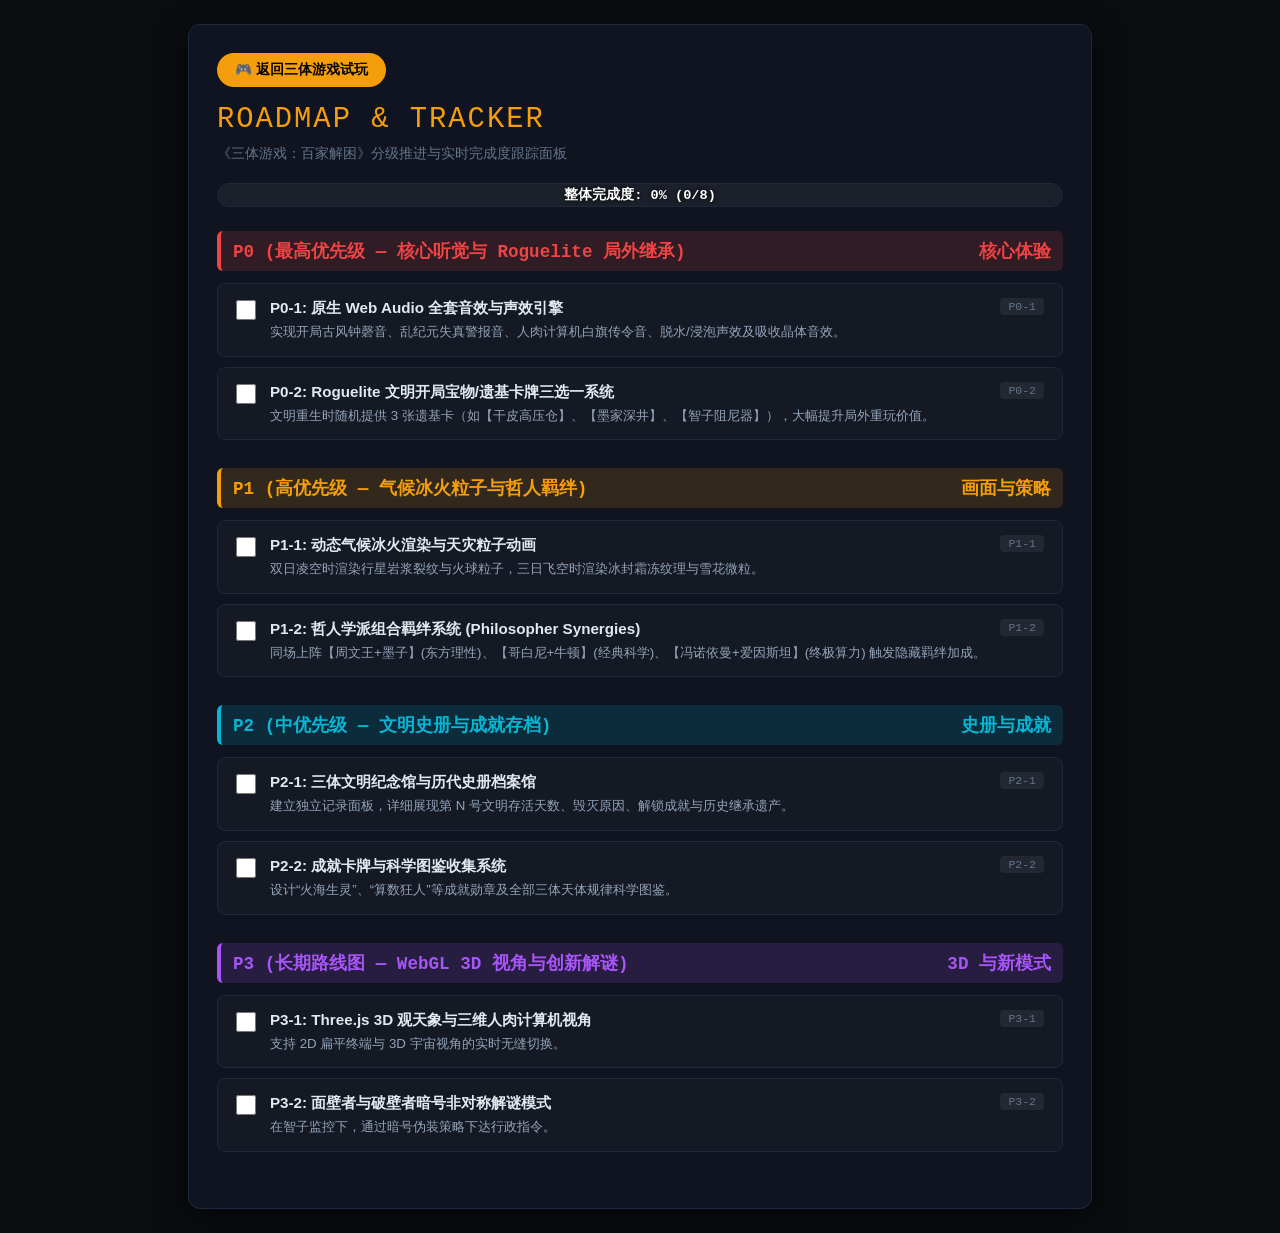
==== roadmap.html @ a7dfd68c "docs: add interactive Roadmap & Tracker page for prioritizing and tracking optimization tasks Co-Aut" ====
<!DOCTYPE html>
<html lang="zh-CN">
<head>
    <meta charset="UTF-8">
    <meta name="viewport" content="width=device-width, initial-scale=1.0">
    <title>三体游戏：优化与推进路线图 (Roadmap & Progress Tracker)</title>
    <link rel="stylesheet" href="css/style.css">
    <style>
        body {
            background-color: #0a0c10;
            color: #e2e8f0;
            font-family: -apple-system, BlinkMacSystemFont, "Segoe UI", Roboto, sans-serif;
            padding: 24px;
            overflow-y: auto;
            height: auto;
            min-height: 100vh;
        }

        .tracker-container {
            max-width: 960px;
            margin: 0 auto;
            background: rgba(16, 22, 34, 0.9);
            border: 1px solid #1e293b;
            border-radius: 12px;
            padding: 28px;
            box-shadow: 0 10px 30px rgba(0, 0, 0, 0.5);
        }

        .header-title {
            font-family: 'Courier New', monospace;
            font-size: 1.8rem;
            color: #f59e0b;
            margin-bottom: 8px;
            letter-spacing: 2px;
        }

        .header-desc {
            font-size: 0.9rem;
            color: #64748b;
            margin-bottom: 20px;
        }

        .progress-bar-container {
            background: rgba(255, 255, 255, 0.05);
            border: 1px solid #1e293b;
            border-radius: 20px;
            height: 24px;
            position: relative;
            overflow: hidden;
            margin-bottom: 24px;
        }

        .progress-bar-fill {
            height: 100%;
            background: linear-gradient(90deg, #06b6d4, #10b981);
            width: 0%;
            transition: width 0.4s ease;
        }

        .progress-text {
            position: absolute;
            top: 50%; left: 50%;
            transform: translate(-50%, -50%);
            font-family: 'Courier New', monospace;
            font-size: 0.85rem;
            font-weight: bold;
            color: #ffffff;
            text-shadow: 0 0 4px #000;
        }

        .priority-section {
            margin-bottom: 28px;
        }

        .priority-header {
            font-family: 'Courier New', monospace;
            font-size: 1.1rem;
            font-weight: bold;
            padding: 8px 12px;
            border-radius: 6px;
            margin-bottom: 12px;
            display: flex;
            justify-content: space-between;
            align-items: center;
        }

        .p0-header { background: rgba(239, 68, 68, 0.15); border-left: 4px solid #ef4444; color: #ef4444; }
        .p1-header { background: rgba(245, 158, 11, 0.15); border-left: 4px solid #f59e0b; color: #f59e0b; }
        .p2-header { background: rgba(6, 182, 212, 0.15); border-left: 4px solid #06b6d4; color: #06b6d4; }
        .p3-header { background: rgba(168, 85, 247, 0.15); border-left: 4px solid #a855f7; color: #a855f7; }

        .task-list {
            display: flex;
            flex-direction: column;
            gap: 10px;
        }

        .task-card {
            background: rgba(255, 255, 255, 0.02);
            border: 1px solid #1e293b;
            border-radius: 8px;
            padding: 14px 18px;
            display: flex;
            align-items: flex-start;
            gap: 14px;
            transition: all 0.2s ease;
        }

        .task-card:hover {
            border-color: #06b6d4;
            background: rgba(6, 182, 212, 0.04);
        }

        .task-card.completed {
            opacity: 0.6;
            background: rgba(16, 185, 129, 0.05);
            border-color: rgba(16, 185, 129, 0.3);
        }

        .task-checkbox {
            width: 20px;
            height: 20px;
            accent-color: #10b981;
            cursor: pointer;
            margin-top: 2px;
        }

        .task-content {
            flex: 1;
        }

        .task-title {
            font-size: 0.95rem;
            font-weight: bold;
            color: #e2e8f0;
            margin-bottom: 4px;
        }

        .task-card.completed .task-title {
            text-decoration: line-through;
            color: #10b981;
        }

        .task-desc {
            font-size: 0.83rem;
            color: #94a3b8;
            line-height: 1.4;
        }

        .task-badge {
            font-size: 0.72rem;
            font-family: 'Courier New', monospace;
            padding: 2px 8px;
            border-radius: 4px;
            background: rgba(255, 255, 255, 0.06);
            color: #64748b;
        }

        .btn-nav-game {
            display: inline-block;
            margin-bottom: 16px;
            padding: 8px 18px;
            background: #f59e0b;
            color: #000;
            font-weight: bold;
            font-size: 0.85rem;
            border-radius: 20px;
            text-decoration: none;
            transition: transform 0.2s ease;
        }
        .btn-nav-game:hover { transform: scale(1.04); }
    </style>
</head>
<body>

    <div class="tracker-container">
        <a href="index.html" class="btn-nav-game">🎮 返回三体游戏试玩</a>

        <div class="header-title">ROADMAP & TRACKER</div>
        <div class="header-desc">《三体游戏：百家解困》分级推进与实时完成度跟踪面板</div>

        <!-- Dynamic Overall Progress Bar -->
        <div class="progress-bar-container">
            <div id="progress-fill" class="progress-bar-fill"></div>
            <div id="progress-text" class="progress-text">整体完成度: 0%</div>
        </div>

        <!-- P0 Section -->
        <div class="priority-section">
            <div class="priority-header p0-header">
                <span>P0 (最高优先级 — 核心听觉与 Roguelite 局外继承)</span>
                <span>核心体验</span>
            </div>
            <div class="task-list">
                <div class="task-card" data-id="p0-1">
                    <input type="checkbox" class="task-checkbox">
                    <div class="task-content">
                        <div class="task-title">P0-1: 原生 Web Audio 全套音效与声效引擎</div>
                        <div class="task-desc">实现开局古风钟磬音、乱纪元失真警报音、人肉计算机白旗传令音、脱水/浸泡声效及吸收晶体音效。</div>
                    </div>
                    <span class="task-badge">P0-1</span>
                </div>
                <div class="task-card" data-id="p0-2">
                    <input type="checkbox" class="task-checkbox">
                    <div class="task-content">
                        <div class="task-title">P0-2: Roguelite 文明开局宝物/遗基卡牌三选一系统</div>
                        <div class="task-desc">文明重生时随机提供 3 张遗基卡（如【干皮高压仓】、【墨家深井】、【智子阻尼器】），大幅提升局外重玩价值。</div>
                    </div>
                    <span class="task-badge">P0-2</span>
                </div>
            </div>
        </div>

        <!-- P1 Section -->
        <div class="priority-section">
            <div class="priority-header p1-header">
                <span>P1 (高优先级 — 气候冰火粒子与哲人羁绊)</span>
                <span>画面与策略</span>
            </div>
            <div class="task-list">
                <div class="task-card" data-id="p1-1">
                    <input type="checkbox" class="task-checkbox">
                    <div class="task-content">
                        <div class="task-title">P1-1: 动态气候冰火渲染与天灾粒子动画</div>
                        <div class="task-desc">双日凌空时渲染行星岩浆裂纹与火球粒子，三日飞空时渲染冰封霜冻纹理与雪花微粒。</div>
                    </div>
                    <span class="task-badge">P1-1</span>
                </div>
                <div class="task-card" data-id="p1-2">
                    <input type="checkbox" class="task-checkbox">
                    <div class="task-content">
                        <div class="task-title">P1-2: 哲人学派组合羁绊系统 (Philosopher Synergies)</div>
                        <div class="task-desc">同场上阵【周文王+墨子】(东方理性)、【哥白尼+牛顿】(经典科学)、【冯诺依曼+爱因斯坦】(终极算力) 触发隐藏羁绊加成。</div>
                    </div>
                    <span class="task-badge">P1-2</span>
                </div>
            </div>
        </div>

        <!-- P2 Section -->
        <div class="priority-section">
            <div class="priority-header p2-header">
                <span>P2 (中优先级 — 文明史册与成就存档)</span>
                <span>史册与成就</span>
            </div>
            <div class="task-list">
                <div class="task-card" data-id="p2-1">
                    <input type="checkbox" class="task-checkbox">
                    <div class="task-content">
                        <div class="task-title">P2-1: 三体文明纪念馆与历代史册档案馆</div>
                        <div class="task-desc">建立独立记录面板，详细展现第 N 号文明存活天数、毁灭原因、解锁成就与历史继承遗产。</div>
                    </div>
                    <span class="task-badge">P2-1</span>
                </div>
                <div class="task-card" data-id="p2-2">
                    <input type="checkbox" class="task-checkbox">
                    <div class="task-content">
                        <div class="task-title">P2-2: 成就卡牌与科学图鉴收集系统</div>
                        <div class="task-desc">设计“火海生灵”、“算数狂人”等成就勋章及全部三体天体规律科学图鉴。</div>
                    </div>
                    <span class="task-badge">P2-2</span>
                </div>
            </div>
        </div>

        <!-- P3 Section -->
        <div class="priority-section">
            <div class="priority-header p3-header">
                <span>P3 (长期路线图 — WebGL 3D 视角与创新解谜)</span>
                <span>3D 与新模式</span>
            </div>
            <div class="task-list">
                <div class="task-card" data-id="p3-1">
                    <input type="checkbox" class="task-checkbox">
                    <div class="task-content">
                        <div class="task-title">P3-1: Three.js 3D 观天象与三维人肉计算机视角</div>
                        <div class="task-desc">支持 2D 扁平终端与 3D 宇宙视角的实时无缝切换。</div>
                    </div>
                    <span class="task-badge">P3-1</span>
                </div>
                <div class="task-card" data-id="p3-2">
                    <input type="checkbox" class="task-checkbox">
                    <div class="task-content">
                        <div class="task-title">P3-2: 面壁者与破壁者暗号非对称解谜模式</div>
                        <div class="task-desc">在智子监控下，通过暗号伪装策略下达行政指令。</div>
                    </div>
                    <span class="task-badge">P3-2</span>
                </div>
            </div>
        </div>
    </div>

    <script>
        document.addEventListener('DOMContentLoaded', () => {
            const checkboxes = document.querySelectorAll('.task-checkbox');
            const progressFill = document.getElementById('progress-fill');
            const progressText = document.getElementById('progress-text');

            // Load saved state from LocalStorage
            const savedState = JSON.parse(localStorage.getItem('threebody_roadmap_state') || '{}');

            checkboxes.forEach((cb) => {
                const card = cb.closest('.task-card');
                const taskId = card.dataset.id;

                if (savedState[taskId]) {
                    cb.checked = true;
                    card.classList.add('completed');
                }

                cb.addEventListener('change', () => {
                    if (cb.checked) card.classList.add('completed');
                    else card.classList.remove('completed');

                    savedState[taskId] = cb.checked;
                    localStorage.setItem('threebody_roadmap_state', JSON.stringify(savedState));
                    updateProgress();
                });
            });

            function updateProgress() {
                const total = checkboxes.length;
                let checked = 0;
                checkboxes.forEach(cb => { if (cb.checked) checked++; });
                const percent = Math.round((checked / total) * 100);

                progressFill.style.width = `${percent}%`;
                progressText.innerText = `整体完成度: ${percent}% (${checked}/${total})`;
            }

            updateProgress();
        });
    </script>
</body>
</html>
---- css/style.css ----
:root {
    --bg-dark: #0a0c10;
    --panel-bg: rgba(16, 22, 34, 0.88);
    --panel-border: #1e293b;
    --amber-primary: #f59e0b;
    --amber-glow: rgba(245, 158, 11, 0.35);
    --cyan-primary: #06b6d4;
    --cyan-glow: rgba(6, 182, 212, 0.35);
    --red-alert: #ef4444;
    --green-stable: #10b981;
    --purple-sophon: #a855f7;
    --purple-glow: rgba(168, 85, 247, 0.35);
    --text-main: #e2e8f0;
    --text-muted: #64748b;
    --font-mono: 'Courier New', Courier, monospace;
}

* { box-sizing: border-box; margin: 0; padding: 0; user-select: none; }

body {
    background-color: var(--bg-dark); color: var(--text-main);
    font-family: -apple-system, BlinkMacSystemFont, "Segoe UI", Roboto, sans-serif;
    overflow: hidden; height: 100vh; width: 100vw; display: flex; flex-direction: column;
}

/* Screen Shake Animation */
.shake {
    animation: shakeAnim 0.4s cubic-bezier(.36,.07,.19,.97) both;
}

@keyframes shakeAnim {
    10%, 90% { transform: translate3d(-2px, 0, 0); }
    20%, 80% { transform: translate3d(4px, 0, 0); }
    30%, 50%, 70% { transform: translate3d(-6px, 0, 0); }
    40%, 60% { transform: translate3d(6px, 0, 0); }
}

.scanline {
    position: fixed; top: 0; left: 0; width: 100%; height: 100%;
    background: linear-gradient(rgba(18, 16, 16, 0) 50%, rgba(0, 0, 0, 0.25) 50%);
    background-size: 100% 4px; z-index: 100; pointer-events: none; opacity: 0.5;
}

.retinal-countdown {
    position: fixed; top: 20px; right: 20px;
    font-family: var(--font-mono); font-size: 2rem; font-weight: bold;
    color: var(--purple-sophon); text-shadow: 0 0 12px var(--purple-glow), 2px 2px 0px rgba(255,0,0,0.5);
    z-index: 99; pointer-events: none; opacity: 0; transition: opacity 0.5s ease; letter-spacing: 4px;
}
.retinal-countdown.active { opacity: 0.85; animation: glitch 1.5s infinite alternate; }

header {
    height: 54px; background: var(--panel-bg); border-bottom: 1px solid var(--panel-border);
    display: flex; align-items: center; justify-content: space-between;
    padding: 0 20px; z-index: 10; backdrop-filter: blur(8px);
}

.logo-title {
    display: flex; align-items: center; gap: 10px;
    font-family: var(--font-mono); font-weight: bold; font-size: 1.05rem;
    color: var(--amber-primary); letter-spacing: 2px;
}

.logo-badge {
    background: rgba(245, 158, 11, 0.15); border: 1px solid var(--amber-primary);
    padding: 2px 6px; font-size: 0.7rem; border-radius: 4px;
}

.epoch-banner { display: flex; align-items: center; gap: 16px; font-family: var(--font-mono); }
.epoch-badge { font-size: 0.95rem; font-weight: bold; color: var(--cyan-primary); }

.state-tag {
    padding: 3px 10px; border-radius: 20px; font-size: 0.8rem; font-weight: bold;
    letter-spacing: 1px; animation: pulse 2s infinite;
}
.state-tag.stable { background: rgba(16, 185, 129, 0.2); border: 1px solid var(--green-stable); color: var(--green-stable); }
.state-tag.chaotic { background: rgba(239, 68, 68, 0.2); border: 1px solid var(--red-alert); color: var(--red-alert); }
.state-tag.dehydrated { background: rgba(245, 158, 11, 0.2); border: 1px solid var(--amber-primary); color: var(--amber-primary); }

main {
    flex: 1; display: grid;
    grid-template-columns: 310px 1fr 330px; grid-template-rows: 1fr;
    gap: 10px; padding: 10px; position: relative; overflow: hidden;
}

.panel {
    background: var(--panel-bg); border: 1px solid var(--panel-border);
    border-radius: 8px; padding: 14px; display: flex; flex-direction: column;
    gap: 12px; backdrop-filter: blur(6px); z-index: 10; overflow-y: auto;
}

.panel-title {
    font-size: 0.8rem; font-family: var(--font-mono); text-transform: uppercase;
    color: var(--text-muted); letter-spacing: 1.5px; border-bottom: 1px solid var(--panel-border);
    padding-bottom: 6px; display: flex; justify-content: space-between; align-items: center;
}

.telemetry-grid { display: grid; grid-template-columns: 1fr 1fr; gap: 8px; }
.telemetry-card {
    background: rgba(255, 255, 255, 0.03); border: 1px solid rgba(255, 255, 255, 0.05);
    border-radius: 6px; padding: 8px; display: flex; flex-direction: column; gap: 3px;
}
.telemetry-label { font-size: 0.72rem; color: var(--text-muted); }
.telemetry-val { font-family: var(--font-mono); font-size: 1.05rem; font-weight: bold; color: var(--text-main); }

.meter-group { display: flex; flex-direction: column; gap: 5px; }
.meter-header { display: flex; justify-content: space-between; font-size: 0.8rem; }
.meter-bar-bg { height: 8px; background: rgba(255, 255, 255, 0.08); border-radius: 4px; overflow: hidden; }
.meter-bar-fill { height: 100%; border-radius: 4px; transition: width 0.3s ease; }

.viewport-container {
    position: relative; background: #000; border-radius: 8px;
    border: 1px solid var(--panel-border); overflow: hidden; display: flex; flex-direction: column;
    cursor: crosshair;
}

#canvas-container { flex: 1; position: relative; width: 100%; height: 100%; }
canvas { position: absolute; top: 0; left: 0; width: 100%; height: 100%; }

.viewport-overlay {
    position: absolute; top: 14px; left: 14px; pointer-events: none;
    display: flex; flex-direction: column; gap: 8px; font-family: var(--font-mono);
}

.view-tabs {
    position: absolute; top: 14px; right: 14px; z-index: 25;
    display: flex; gap: 6px; background: rgba(10, 12, 16, 0.85);
    padding: 4px; border-radius: 20px; border: 1px solid var(--panel-border);
}

.tab-btn {
    padding: 5px 14px; border-radius: 16px; font-size: 0.78rem; font-weight: bold;
    cursor: pointer; border: none; background: transparent; color: var(--text-muted);
    transition: all 0.2s ease;
}
.tab-btn.active { background: var(--amber-primary); color: #000; box-shadow: 0 0 10px var(--amber-glow); }

.sun-indicator {
    background: rgba(0, 0, 0, 0.65); border: 1px solid rgba(245, 158, 11, 0.4);
    padding: 5px 10px; border-radius: 4px; font-size: 0.8rem; color: var(--amber-primary);
    display: flex; align-items: center; gap: 6px;
}

.command-bar {
    position: absolute; bottom: 16px; left: 50%; transform: translateX(-50%);
    display: flex; gap: 10px; z-index: 20; background: rgba(10, 12, 16, 0.92);
    border: 1px solid var(--panel-border); padding: 8px 16px; border-radius: 30px;
    backdrop-filter: blur(12px); box-shadow: 0 10px 25px rgba(0, 0, 0, 0.6);
}

.btn-cmd {
    padding: 7px 15px; border-radius: 18px; font-weight: bold; font-size: 0.82rem;
    cursor: pointer; border: 1px solid transparent; transition: all 0.2s ease;
    display: flex; align-items: center; gap: 5px;
}
.btn-dehydrate { background: linear-gradient(135deg, #d97706, #b45309); color: #fff; }
.btn-rehydrate { background: linear-gradient(135deg, #0284c7, #0369a1); color: #fff; }
.btn-system { background: rgba(255, 255, 255, 0.05); border: 1px solid var(--panel-border); color: var(--text-main); }
.btn-system:hover { background: rgba(255, 255, 255, 0.12); transform: translateY(-2px); }

/* Dilemma Choice Popup Card */
.dilemma-popup {
    position: absolute; top: 50%; left: 50%; transform: translate(-50%, -50%);
    width: 440px; background: rgba(16, 22, 34, 0.96); border: 2px solid var(--amber-primary);
    box-shadow: 0 0 30px var(--amber-glow); border-radius: 12px; padding: 20px;
    z-index: 150; display: none; flex-direction: column; gap: 12px;
    backdrop-filter: blur(16px); animation: popupAnim 0.3s ease-out;
}
.dilemma-popup.active { display: flex; }

@keyframes popupAnim {
    from { transform: translate(-50%, -45%) scale(0.9); opacity: 0; }
    to { transform: translate(-50%, -50%) scale(1); opacity: 1; }
}

.dilemma-title { font-size: 1.2rem; font-weight: bold; color: var(--amber-primary); font-family: var(--font-mono); }
.dilemma-desc { font-size: 0.85rem; line-height: 1.4; color: var(--text-main); }
.dilemma-options { display: flex; flex-direction: column; gap: 8px; margin-top: 6px; }

.btn-dilemma-option {
    padding: 10px; border-radius: 6px; border: 1px solid var(--panel-border);
    background: rgba(255, 255, 255, 0.04); color: var(--text-main); font-size: 0.82rem;
    cursor: pointer; text-align: left; transition: all 0.2s ease;
}
.btn-dilemma-option:hover {
    border-color: var(--cyan-primary); background: rgba(6, 182, 212, 0.12);
    transform: translateX(4px);
}

.philosopher-list { display: flex; flex-direction: column; gap: 8px; }
.philosopher-card {
    background: rgba(255, 255, 255, 0.03); border: 1px solid var(--panel-border);
    border-radius: 6px; padding: 8px; display: flex; flex-direction: column; gap: 4px; cursor: pointer;
}
.philosopher-card:hover { border-color: var(--cyan-primary); }
.philosopher-card.active { border-color: var(--amber-primary); background: rgba(245, 158, 11, 0.08); }

.log-console {
    flex: 1; background: rgba(0, 0, 0, 0.55); border: 1px solid var(--panel-border);
    border-radius: 6px; padding: 6px; font-family: var(--font-mono); font-size: 0.7rem;
    overflow-y: auto; display: flex; flex-direction: column; gap: 3px; height: 110px;
}
.log-entry.info { color: var(--text-muted); }
.log-entry.warn { color: var(--amber-primary); }
.log-entry.alert { color: var(--red-alert); font-weight: bold; }
.log-entry.success { color: var(--green-stable); }
.log-entry.system { color: var(--cyan-primary); }
.log-entry.sophon { color: var(--purple-sophon); font-weight: bold; }

.modal-overlay {
    position: fixed; top: 0; left: 0; width: 100vw; height: 100vh;
    background: rgba(5, 7, 10, 0.92); backdrop-filter: blur(16px); z-index: 200;
    display: flex; align-items: center; justify-content: center; opacity: 0; pointer-events: none; transition: opacity 0.4s ease;
}
.modal-overlay.active { opacity: 1; pointer-events: all; }
.modal-card {
    background: var(--panel-bg); border: 1px solid var(--amber-primary);
    box-shadow: 0 0 30px var(--amber-glow); border-radius: 12px; width: 640px;
    max-width: 90vw; padding: 24px; display: flex; flex-direction: column; gap: 14px;
}
.modal-title { font-family: var(--font-mono); font-size: 1.5rem; color: var(--amber-primary); text-align: center; }
.modal-subtitle { font-size: 0.85rem; color: var(--text-muted); text-align: center; }
.modal-body { font-size: 0.85rem; line-height: 1.5; color: var(--text-main); background: rgba(0,0,0,0.4); padding: 14px; border-radius: 6px; border-left: 3px solid var(--amber-primary); }
.modal-btn { padding: 8px 24px; background: var(--amber-primary); color: #000; font-weight: bold; font-size: 0.9rem; border: none; border-radius: 18px; cursor: pointer; align-self: center; }

.flag-indicator { width: 18px; height: 18px; border-radius: 50%; display: inline-block; }
.flag-white { background: #ffffff; box-shadow: 0 0 8px #fff; }
.flag-black { background: #334155; border: 1px solid #64748b; }

.control-slider-group { display: flex; flex-direction: column; gap: 4px; margin-top: 4px; }
.slider-label { display: flex; justify-content: space-between; font-size: 0.75rem; color: var(--text-muted); }
input[type=range] { width: 100%; accent-color: var(--cyan-primary); }
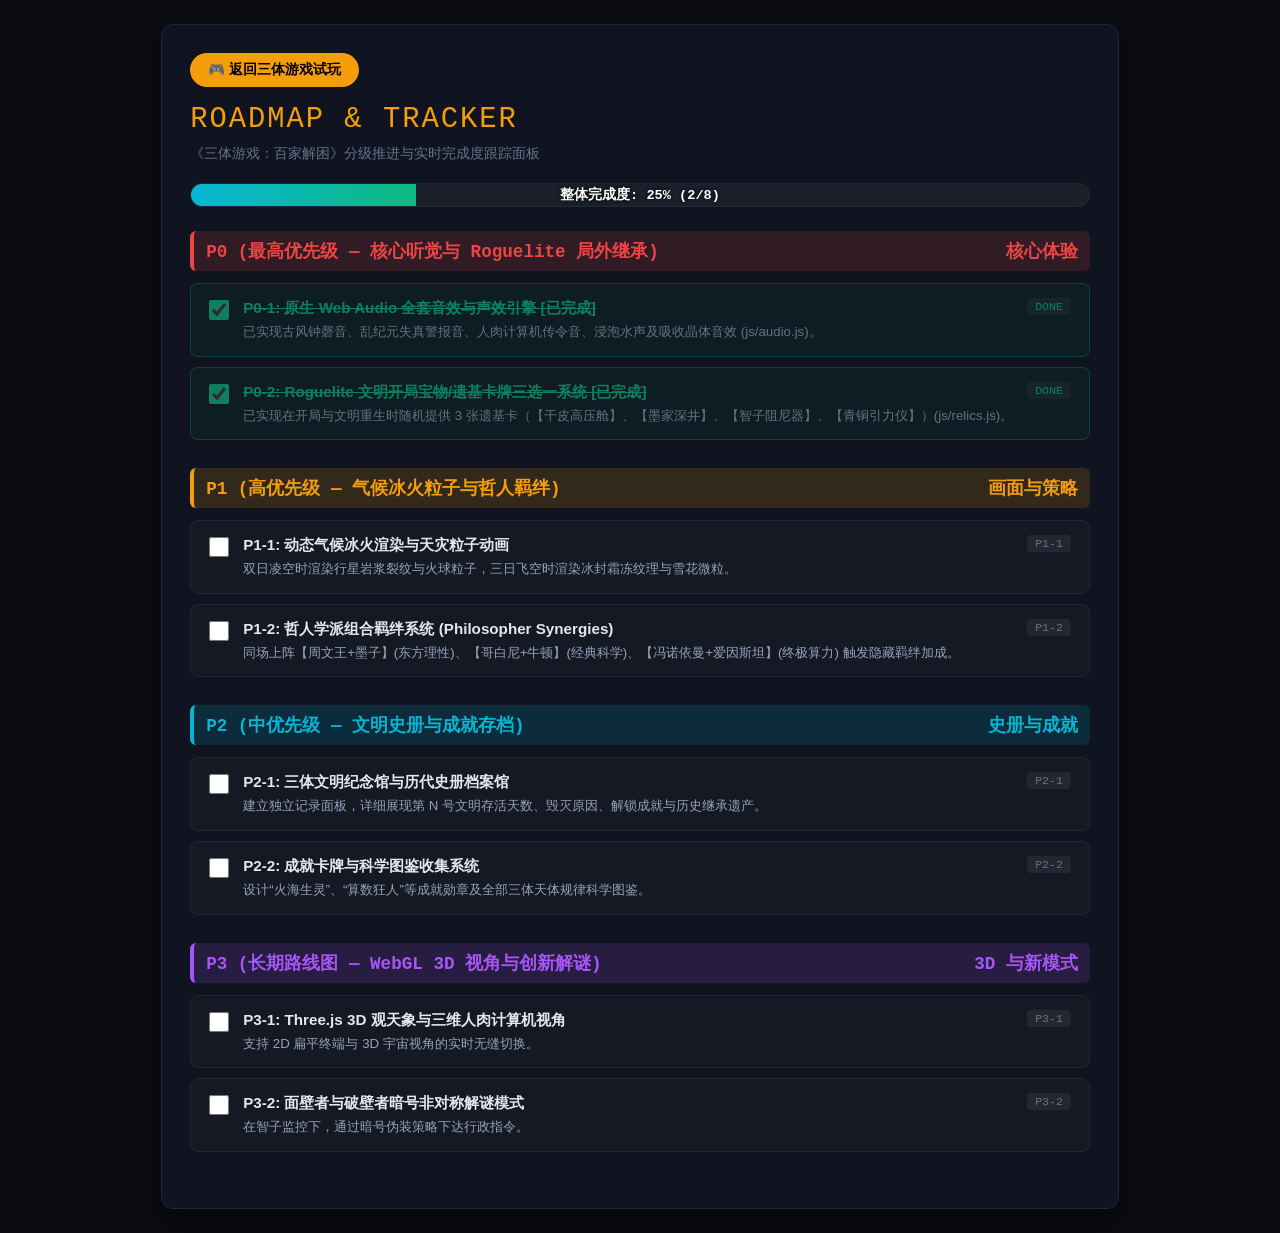
==== commit e9dc8a3b: "feat: add P0 audio sound engine, Roguelite relic draft modal, and interactive roadmap tracker page C" ====
--- a/roadmap.html
+++ b/roadmap.html
@@ -112,9 +112,9 @@
         }
 
         .task-card.completed {
-            opacity: 0.6;
-            background: rgba(16, 185, 129, 0.05);
-            border-color: rgba(16, 185, 129, 0.3);
+            opacity: 0.65;
+            background: rgba(16, 185, 129, 0.08);
+            border-color: rgba(16, 185, 129, 0.4);
         }
 
         .task-checkbox {
@@ -192,21 +192,21 @@
                 <span>核心体验</span>
             </div>
             <div class="task-list">
-                <div class="task-card" data-id="p0-1">
-                    <input type="checkbox" class="task-checkbox">
-                    <div class="task-content">
-                        <div class="task-title">P0-1: 原生 Web Audio 全套音效与声效引擎</div>
-                        <div class="task-desc">实现开局古风钟磬音、乱纪元失真警报音、人肉计算机白旗传令音、脱水/浸泡声效及吸收晶体音效。</div>
-                    </div>
-                    <span class="task-badge">P0-1</span>
-                </div>
-                <div class="task-card" data-id="p0-2">
-                    <input type="checkbox" class="task-checkbox">
-                    <div class="task-content">
-                        <div class="task-title">P0-2: Roguelite 文明开局宝物/遗基卡牌三选一系统</div>
-                        <div class="task-desc">文明重生时随机提供 3 张遗基卡（如【干皮高压仓】、【墨家深井】、【智子阻尼器】），大幅提升局外重玩价值。</div>
-                    </div>
-                    <span class="task-badge">P0-2</span>
+                <div class="task-card completed" data-id="p0-1">
+                    <input type="checkbox" class="task-checkbox" checked>
+                    <div class="task-content">
+                        <div class="task-title">P0-1: 原生 Web Audio 全套音效与声效引擎 [已完成]</div>
+                        <div class="task-desc">已实现古风钟磬音、乱纪元失真警报音、人肉计算机传令音、浸泡水声及吸收晶体音效 (js/audio.js)。</div>
+                    </div>
+                    <span class="task-badge" style="color: #10b981;">DONE</span>
+                </div>
+                <div class="task-card completed" data-id="p0-2">
+                    <input type="checkbox" class="task-checkbox" checked>
+                    <div class="task-content">
+                        <div class="task-title">P0-2: Roguelite 文明开局宝物/遗基卡牌三选一系统 [已完成]</div>
+                        <div class="task-desc">已实现在开局与文明重生时随机提供 3 张遗基卡（【干皮高压舱】、【墨家深井】、【智子阻尼器】、【青铜引力仪】）(js/relics.js)。</div>
+                    </div>
+                    <span class="task-badge" style="color: #10b981;">DONE</span>
                 </div>
             </div>
         </div>
@@ -296,8 +296,7 @@
             const progressFill = document.getElementById('progress-fill');
             const progressText = document.getElementById('progress-text');
 
-            // Load saved state from LocalStorage
-            const savedState = JSON.parse(localStorage.getItem('threebody_roadmap_state') || '{}');
+            const savedState = JSON.parse(localStorage.getItem('threebody_roadmap_state') || '{"p0-1":true,"p0-2":true}');
 
             checkboxes.forEach((cb) => {
                 const card = cb.closest('.task-card');
--- a/css/style.css
+++ b/css/style.css
@@ -23,11 +23,7 @@
     overflow: hidden; height: 100vh; width: 100vw; display: flex; flex-direction: column;
 }
 
-/* Screen Shake Animation */
-.shake {
-    animation: shakeAnim 0.4s cubic-bezier(.36,.07,.19,.97) both;
-}
-
+.shake { animation: shakeAnim 0.4s cubic-bezier(.36,.07,.19,.97) both; }
 @keyframes shakeAnim {
     10%, 90% { transform: translate3d(-2px, 0, 0); }
     20%, 80% { transform: translate3d(4px, 0, 0); }
@@ -168,11 +164,6 @@
 }
 .dilemma-popup.active { display: flex; }
 
-@keyframes popupAnim {
-    from { transform: translate(-50%, -45%) scale(0.9); opacity: 0; }
-    to { transform: translate(-50%, -50%) scale(1); opacity: 1; }
-}
-
 .dilemma-title { font-size: 1.2rem; font-weight: bold; color: var(--amber-primary); font-family: var(--font-mono); }
 .dilemma-desc { font-size: 0.85rem; line-height: 1.4; color: var(--text-main); }
 .dilemma-options { display: flex; flex-direction: column; gap: 8px; margin-top: 6px; }
@@ -183,9 +174,24 @@
     cursor: pointer; text-align: left; transition: all 0.2s ease;
 }
 .btn-dilemma-option:hover {
-    border-color: var(--cyan-primary); background: rgba(6, 182, 212, 0.12);
-    transform: translateX(4px);
-}
+    border-color: var(--cyan-primary); background: rgba(6, 182, 212, 0.12); transform: translateX(4px);
+}
+
+/* Relic Draft Cards UI */
+.relic-options-grid {
+    display: grid; grid-template-columns: repeat(3, 1fr); gap: 14px; margin-top: 12px;
+}
+.relic-card {
+    background: rgba(255, 255, 255, 0.03); border: 1px solid var(--panel-border);
+    border-radius: 8px; padding: 16px; cursor: pointer; display: flex;
+    flex-direction: column; gap: 8px; transition: all 0.2s ease;
+}
+.relic-card:hover {
+    border-color: var(--amber-primary); background: rgba(245, 158, 11, 0.1);
+    transform: translateY(-4px); box-shadow: 0 0 15px var(--amber-glow);
+}
+.relic-title { font-weight: bold; font-size: 0.95rem; color: var(--amber-primary); text-align: center; }
+.relic-desc { font-size: 0.78rem; color: var(--text-main); line-height: 1.35; }
 
 .philosopher-list { display: flex; flex-direction: column; gap: 8px; }
 .philosopher-card {
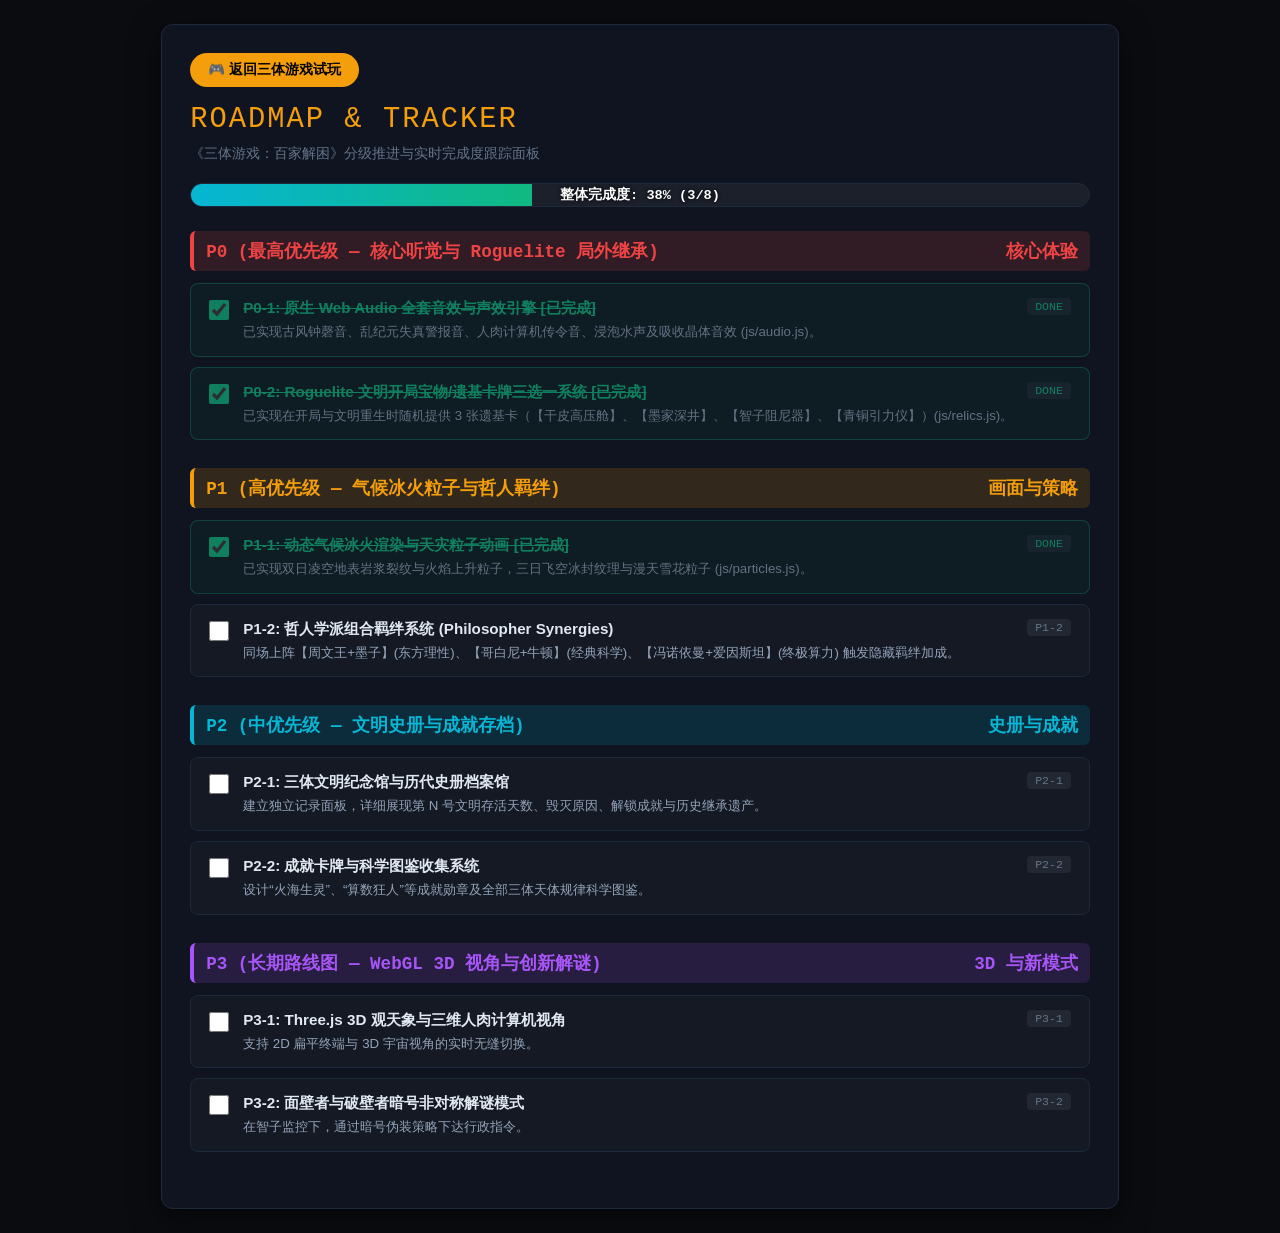
==== commit 26fc2a48: "feat: implement P1-1 dynamic climate ice/fire particles, lava/frost planet textures, and update road" ====
--- a/roadmap.html
+++ b/roadmap.html
@@ -179,7 +179,6 @@
         <div class="header-title">ROADMAP & TRACKER</div>
         <div class="header-desc">《三体游戏：百家解困》分级推进与实时完成度跟踪面板</div>
 
-        <!-- Dynamic Overall Progress Bar -->
         <div class="progress-bar-container">
             <div id="progress-fill" class="progress-bar-fill"></div>
             <div id="progress-text" class="progress-text">整体完成度: 0%</div>
@@ -218,13 +217,13 @@
                 <span>画面与策略</span>
             </div>
             <div class="task-list">
-                <div class="task-card" data-id="p1-1">
-                    <input type="checkbox" class="task-checkbox">
-                    <div class="task-content">
-                        <div class="task-title">P1-1: 动态气候冰火渲染与天灾粒子动画</div>
-                        <div class="task-desc">双日凌空时渲染行星岩浆裂纹与火球粒子，三日飞空时渲染冰封霜冻纹理与雪花微粒。</div>
-                    </div>
-                    <span class="task-badge">P1-1</span>
+                <div class="task-card completed" data-id="p1-1">
+                    <input type="checkbox" class="task-checkbox" checked>
+                    <div class="task-content">
+                        <div class="task-title">P1-1: 动态气候冰火渲染与天灾粒子动画 [已完成]</div>
+                        <div class="task-desc">已实现双日凌空地表岩浆裂纹与火焰上升粒子，三日飞空冰封纹理与漫天雪花粒子 (js/particles.js)。</div>
+                    </div>
+                    <span class="task-badge" style="color: #10b981;">DONE</span>
                 </div>
                 <div class="task-card" data-id="p1-2">
                     <input type="checkbox" class="task-checkbox">
@@ -296,7 +295,7 @@
             const progressFill = document.getElementById('progress-fill');
             const progressText = document.getElementById('progress-text');
 
-            const savedState = JSON.parse(localStorage.getItem('threebody_roadmap_state') || '{"p0-1":true,"p0-2":true}');
+            const savedState = JSON.parse(localStorage.getItem('threebody_roadmap_state') || '{"p0-1":true,"p0-2":true,"p1-1":true}');
 
             checkboxes.forEach((cb) => {
                 const card = cb.closest('.task-card');
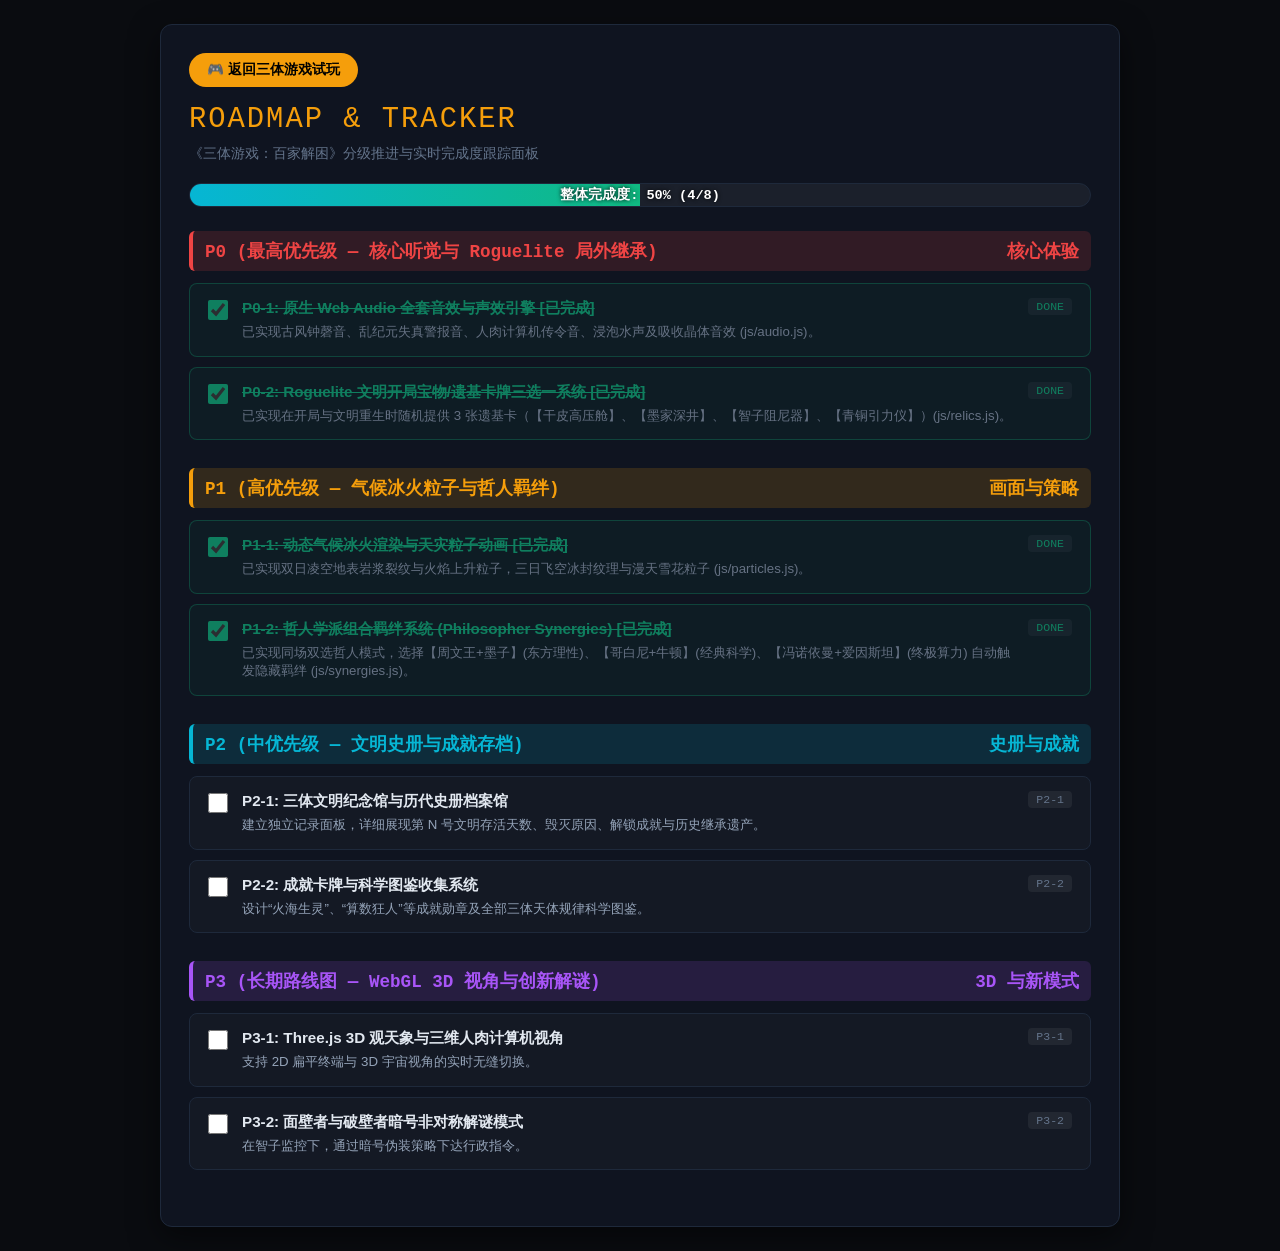
==== commit 91d21030: "feat: implement P1-2 philosopher multi-card synergies system, active synergy UI badges, and update r" ====
--- a/roadmap.html
+++ b/roadmap.html
@@ -225,13 +225,13 @@
                     </div>
                     <span class="task-badge" style="color: #10b981;">DONE</span>
                 </div>
-                <div class="task-card" data-id="p1-2">
-                    <input type="checkbox" class="task-checkbox">
-                    <div class="task-content">
-                        <div class="task-title">P1-2: 哲人学派组合羁绊系统 (Philosopher Synergies)</div>
-                        <div class="task-desc">同场上阵【周文王+墨子】(东方理性)、【哥白尼+牛顿】(经典科学)、【冯诺依曼+爱因斯坦】(终极算力) 触发隐藏羁绊加成。</div>
-                    </div>
-                    <span class="task-badge">P1-2</span>
+                <div class="task-card completed" data-id="p1-2">
+                    <input type="checkbox" class="task-checkbox" checked>
+                    <div class="task-content">
+                        <div class="task-title">P1-2: 哲人学派组合羁绊系统 (Philosopher Synergies) [已完成]</div>
+                        <div class="task-desc">已实现同场双选哲人模式，选择【周文王+墨子】(东方理性)、【哥白尼+牛顿】(经典科学)、【冯诺依曼+爱因斯坦】(终极算力) 自动触发隐藏羁绊 (js/synergies.js)。</div>
+                    </div>
+                    <span class="task-badge" style="color: #10b981;">DONE</span>
                 </div>
             </div>
         </div>
@@ -295,7 +295,7 @@
             const progressFill = document.getElementById('progress-fill');
             const progressText = document.getElementById('progress-text');
 
-            const savedState = JSON.parse(localStorage.getItem('threebody_roadmap_state') || '{"p0-1":true,"p0-2":true,"p1-1":true}');
+            const savedState = JSON.parse(localStorage.getItem('threebody_roadmap_state') || '{"p0-1":true,"p0-2":true,"p1-1":true,"p1-2":true}');
 
             checkboxes.forEach((cb) => {
                 const card = cb.closest('.task-card');
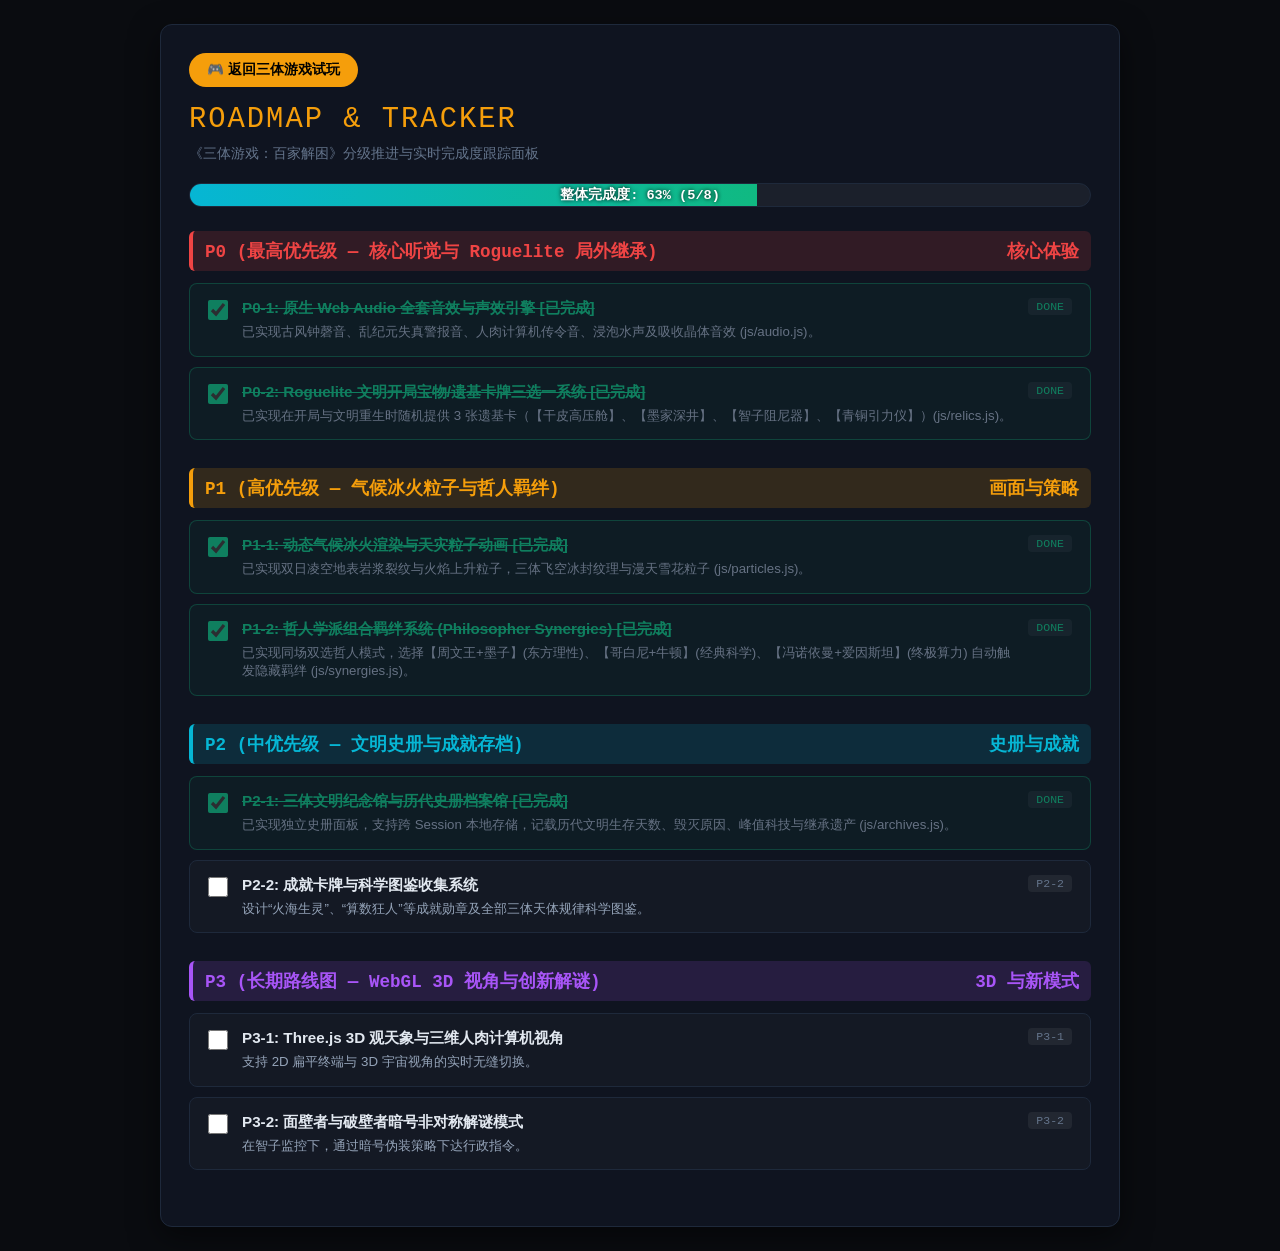
==== commit 4b01d549: "feat: implement P2-1 Civilization Archives system, historical epoch logbook, and update roadmap trac" ====
--- a/roadmap.html
+++ b/roadmap.html
@@ -221,7 +221,7 @@
                     <input type="checkbox" class="task-checkbox" checked>
                     <div class="task-content">
                         <div class="task-title">P1-1: 动态气候冰火渲染与天灾粒子动画 [已完成]</div>
-                        <div class="task-desc">已实现双日凌空地表岩浆裂纹与火焰上升粒子，三日飞空冰封纹理与漫天雪花粒子 (js/particles.js)。</div>
+                        <div class="task-desc">已实现双日凌空地表岩浆裂纹与火焰上升粒子，三体飞空冰封纹理与漫天雪花粒子 (js/particles.js)。</div>
                     </div>
                     <span class="task-badge" style="color: #10b981;">DONE</span>
                 </div>
@@ -243,13 +243,13 @@
                 <span>史册与成就</span>
             </div>
             <div class="task-list">
-                <div class="task-card" data-id="p2-1">
-                    <input type="checkbox" class="task-checkbox">
-                    <div class="task-content">
-                        <div class="task-title">P2-1: 三体文明纪念馆与历代史册档案馆</div>
-                        <div class="task-desc">建立独立记录面板，详细展现第 N 号文明存活天数、毁灭原因、解锁成就与历史继承遗产。</div>
-                    </div>
-                    <span class="task-badge">P2-1</span>
+                <div class="task-card completed" data-id="p2-1">
+                    <input type="checkbox" class="task-checkbox" checked>
+                    <div class="task-content">
+                        <div class="task-title">P2-1: 三体文明纪念馆与历代史册档案馆 [已完成]</div>
+                        <div class="task-desc">已实现独立史册面板，支持跨 Session 本地存储，记载历代文明生存天数、毁灭原因、峰值科技与继承遗产 (js/archives.js)。</div>
+                    </div>
+                    <span class="task-badge" style="color: #10b981;">DONE</span>
                 </div>
                 <div class="task-card" data-id="p2-2">
                     <input type="checkbox" class="task-checkbox">
@@ -295,7 +295,7 @@
             const progressFill = document.getElementById('progress-fill');
             const progressText = document.getElementById('progress-text');
 
-            const savedState = JSON.parse(localStorage.getItem('threebody_roadmap_state') || '{"p0-1":true,"p0-2":true,"p1-1":true,"p1-2":true}');
+            const savedState = JSON.parse(localStorage.getItem('threebody_roadmap_state') || '{"p0-1":true,"p0-2":true,"p1-1":true,"p1-2":true,"p2-1":true}');
 
             checkboxes.forEach((cb) => {
                 const card = cb.closest('.task-card');
--- a/css/style.css
+++ b/css/style.css
@@ -193,6 +193,15 @@
 .relic-title { font-weight: bold; font-size: 0.95rem; color: var(--amber-primary); text-align: center; }
 .relic-desc { font-size: 0.78rem; color: var(--text-main); line-height: 1.35; }
 
+/* Archives List UI */
+.archives-list {
+    display: flex; flex-direction: column; gap: 10px; max-height: 320px; overflow-y: auto; padding-right: 6px;
+}
+.archive-item {
+    background: rgba(255, 255, 255, 0.03); border: 1px solid var(--panel-border);
+    border-radius: 6px; padding: 10px 14px; display: flex; flex-direction: column; gap: 4px;
+}
+
 .philosopher-list { display: flex; flex-direction: column; gap: 8px; }
 .philosopher-card {
     background: rgba(255, 255, 255, 0.03); border: 1px solid var(--panel-border);
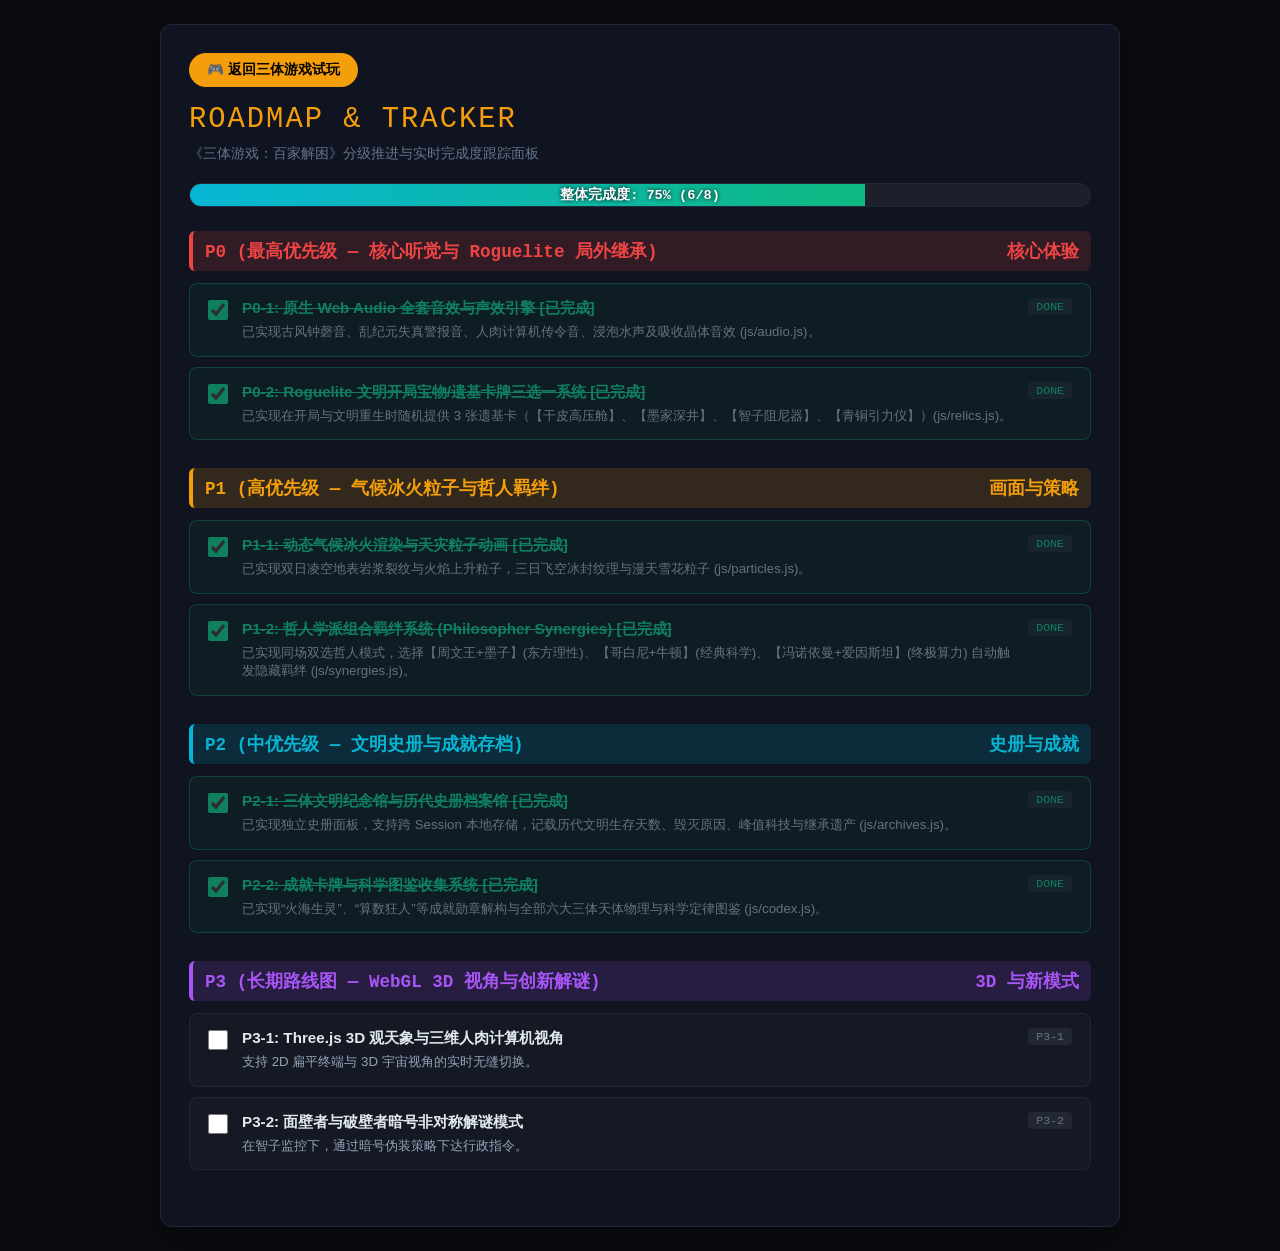
==== commit 36f9ae23: "feat: implement P2-2 Scientific Codex and Achievement Badges system, verified via browser-skill test" ====
--- a/roadmap.html
+++ b/roadmap.html
@@ -221,7 +221,7 @@
                     <input type="checkbox" class="task-checkbox" checked>
                     <div class="task-content">
                         <div class="task-title">P1-1: 动态气候冰火渲染与天灾粒子动画 [已完成]</div>
-                        <div class="task-desc">已实现双日凌空地表岩浆裂纹与火焰上升粒子，三体飞空冰封纹理与漫天雪花粒子 (js/particles.js)。</div>
+                        <div class="task-desc">已实现双日凌空地表岩浆裂纹与火焰上升粒子，三日飞空冰封纹理与漫天雪花粒子 (js/particles.js)。</div>
                     </div>
                     <span class="task-badge" style="color: #10b981;">DONE</span>
                 </div>
@@ -251,13 +251,13 @@
                     </div>
                     <span class="task-badge" style="color: #10b981;">DONE</span>
                 </div>
-                <div class="task-card" data-id="p2-2">
-                    <input type="checkbox" class="task-checkbox">
-                    <div class="task-content">
-                        <div class="task-title">P2-2: 成就卡牌与科学图鉴收集系统</div>
-                        <div class="task-desc">设计“火海生灵”、“算数狂人”等成就勋章及全部三体天体规律科学图鉴。</div>
-                    </div>
-                    <span class="task-badge">P2-2</span>
+                <div class="task-card completed" data-id="p2-2">
+                    <input type="checkbox" class="task-checkbox" checked>
+                    <div class="task-content">
+                        <div class="task-title">P2-2: 成就卡牌与科学图鉴收集系统 [已完成]</div>
+                        <div class="task-desc">已实现“火海生灵”、“算数狂人”等成就勋章解构与全部六大三体天体物理与科学定律图鉴 (js/codex.js)。</div>
+                    </div>
+                    <span class="task-badge" style="color: #10b981;">DONE</span>
                 </div>
             </div>
         </div>
@@ -295,7 +295,7 @@
             const progressFill = document.getElementById('progress-fill');
             const progressText = document.getElementById('progress-text');
 
-            const savedState = JSON.parse(localStorage.getItem('threebody_roadmap_state') || '{"p0-1":true,"p0-2":true,"p1-1":true,"p1-2":true,"p2-1":true}');
+            const savedState = JSON.parse(localStorage.getItem('threebody_roadmap_state') || '{"p0-1":true,"p0-2":true,"p1-1":true,"p1-2":true,"p2-1":true,"p2-2":true}');
 
             checkboxes.forEach((cb) => {
                 const card = cb.closest('.task-card');
--- a/css/style.css
+++ b/css/style.css
@@ -48,7 +48,7 @@
 header {
     height: 54px; background: var(--panel-bg); border-bottom: 1px solid var(--panel-border);
     display: flex; align-items: center; justify-content: space-between;
-    padding: 0 20px; z-index: 10; backdrop-filter: blur(8px);
+    padding: 0 20px; z-index: 150; backdrop-filter: blur(8px);
 }
 
 .logo-title {
@@ -193,7 +193,7 @@
 .relic-title { font-weight: bold; font-size: 0.95rem; color: var(--amber-primary); text-align: center; }
 .relic-desc { font-size: 0.78rem; color: var(--text-main); line-height: 1.35; }
 
-/* Archives List UI */
+/* Archives & Codex List UI */
 .archives-list {
     display: flex; flex-direction: column; gap: 10px; max-height: 320px; overflow-y: auto; padding-right: 6px;
 }
@@ -225,9 +225,13 @@
 .modal-overlay {
     position: fixed; top: 0; left: 0; width: 100vw; height: 100vh;
     background: rgba(5, 7, 10, 0.92); backdrop-filter: blur(16px); z-index: 200;
-    display: flex; align-items: center; justify-content: center; opacity: 0; pointer-events: none; transition: opacity 0.4s ease;
-}
-.modal-overlay.active { opacity: 1; pointer-events: all; }
+    display: none; align-items: center; justify-content: center;
+}
+.modal-overlay.active { display: flex; opacity: 1; pointer-events: all; }
+
+#modal-archives { z-index: 300; }
+#modal-codex { z-index: 300; }
+
 .modal-card {
     background: var(--panel-bg); border: 1px solid var(--amber-primary);
     box-shadow: 0 0 30px var(--amber-glow); border-radius: 12px; width: 640px;
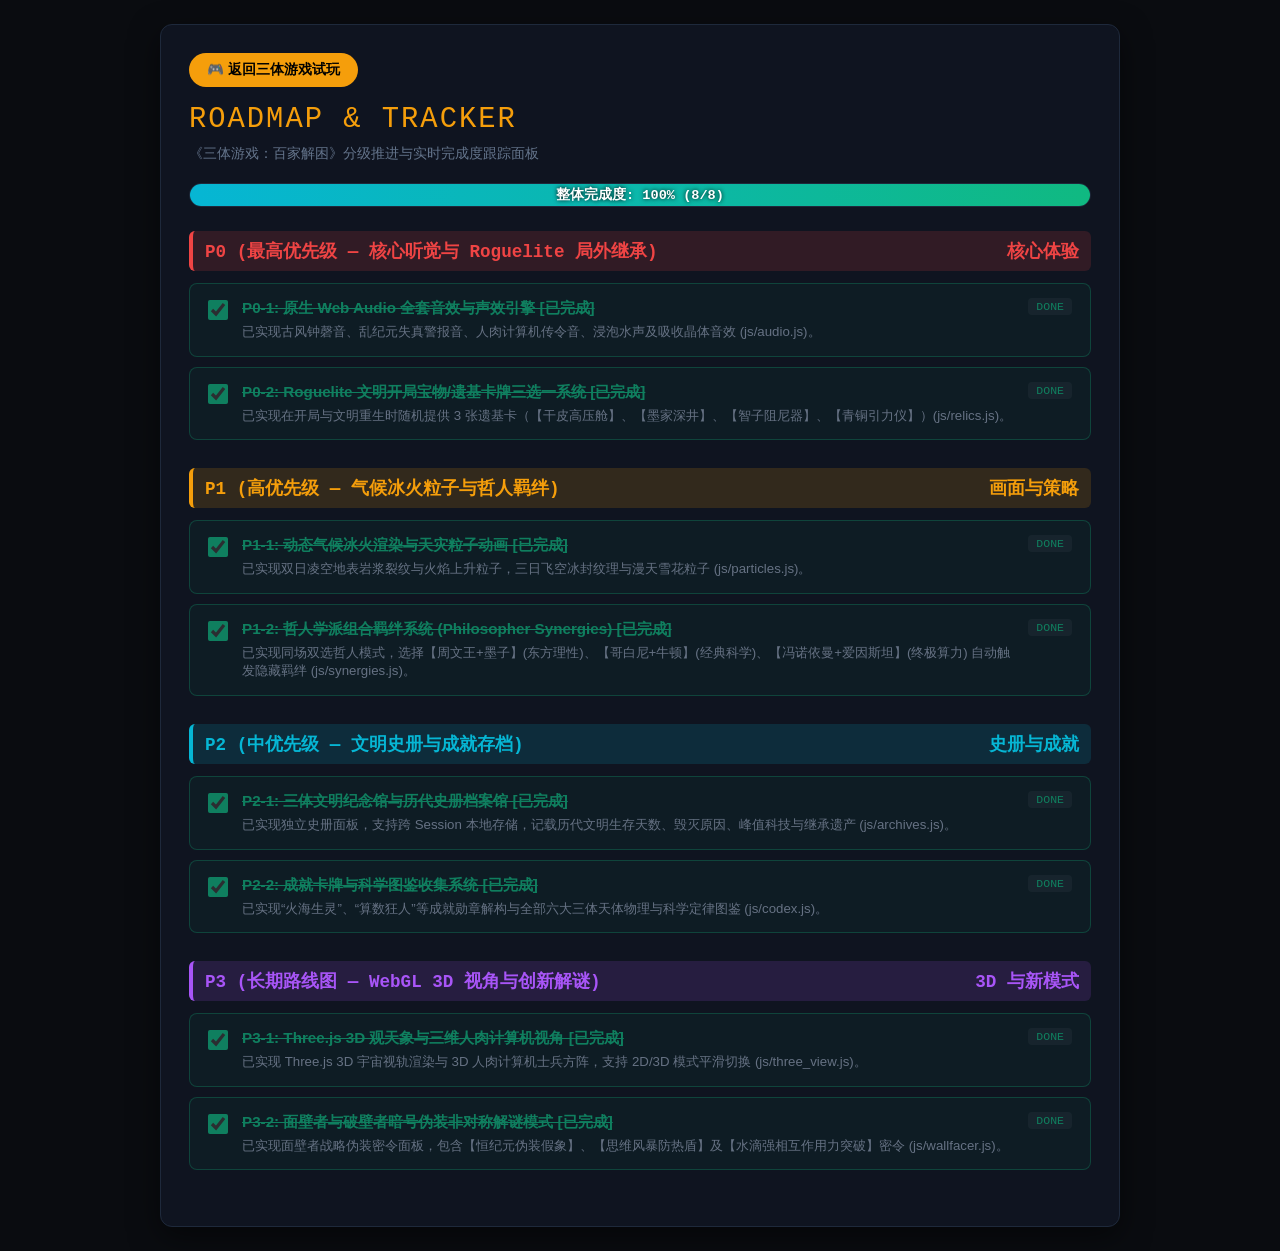
==== commit fd76b57e: "feat: complete P3-1 Three.js 3D View and P3-2 Wallfacer Directives System, achieving 100% roadmap co" ====
--- a/roadmap.html
+++ b/roadmap.html
@@ -53,7 +53,7 @@
         .progress-bar-fill {
             height: 100%;
             background: linear-gradient(90deg, #06b6d4, #10b981);
-            width: 0%;
+            width: 100%;
             transition: width 0.4s ease;
         }
 
@@ -180,8 +180,8 @@
         <div class="header-desc">《三体游戏：百家解困》分级推进与实时完成度跟踪面板</div>
 
         <div class="progress-bar-container">
-            <div id="progress-fill" class="progress-bar-fill"></div>
-            <div id="progress-text" class="progress-text">整体完成度: 0%</div>
+            <div id="progress-fill" class="progress-bar-fill" style="width: 100%;"></div>
+            <div id="progress-text" class="progress-text">整体完成度: 100% (8/8)</div>
         </div>
 
         <!-- P0 Section -->
@@ -269,21 +269,21 @@
                 <span>3D 与新模式</span>
             </div>
             <div class="task-list">
-                <div class="task-card" data-id="p3-1">
-                    <input type="checkbox" class="task-checkbox">
-                    <div class="task-content">
-                        <div class="task-title">P3-1: Three.js 3D 观天象与三维人肉计算机视角</div>
-                        <div class="task-desc">支持 2D 扁平终端与 3D 宇宙视角的实时无缝切换。</div>
-                    </div>
-                    <span class="task-badge">P3-1</span>
-                </div>
-                <div class="task-card" data-id="p3-2">
-                    <input type="checkbox" class="task-checkbox">
-                    <div class="task-content">
-                        <div class="task-title">P3-2: 面壁者与破壁者暗号非对称解谜模式</div>
-                        <div class="task-desc">在智子监控下，通过暗号伪装策略下达行政指令。</div>
-                    </div>
-                    <span class="task-badge">P3-2</span>
+                <div class="task-card completed" data-id="p3-1">
+                    <input type="checkbox" class="task-checkbox" checked>
+                    <div class="task-content">
+                        <div class="task-title">P3-1: Three.js 3D 观天象与三维人肉计算机视角 [已完成]</div>
+                        <div class="task-desc">已实现 Three.js 3D 宇宙视轨渲染与 3D 人肉计算机士兵方阵，支持 2D/3D 模式平滑切换 (js/three_view.js)。</div>
+                    </div>
+                    <span class="task-badge" style="color: #10b981;">DONE</span>
+                </div>
+                <div class="task-card completed" data-id="p3-2">
+                    <input type="checkbox" class="task-checkbox" checked>
+                    <div class="task-content">
+                        <div class="task-title">P3-2: 面壁者与破壁者暗号伪装非对称解谜模式 [已完成]</div>
+                        <div class="task-desc">已实现面壁者战略伪装密令面板，包含【恒纪元伪装假象】、【思维风暴防热盾】及【水滴强相互作用力突破】密令 (js/wallfacer.js)。</div>
+                    </div>
+                    <span class="task-badge" style="color: #10b981;">DONE</span>
                 </div>
             </div>
         </div>
@@ -295,7 +295,7 @@
             const progressFill = document.getElementById('progress-fill');
             const progressText = document.getElementById('progress-text');
 
-            const savedState = JSON.parse(localStorage.getItem('threebody_roadmap_state') || '{"p0-1":true,"p0-2":true,"p1-1":true,"p1-2":true,"p2-1":true,"p2-2":true}');
+            const savedState = JSON.parse(localStorage.getItem('threebody_roadmap_state') || '{"p0-1":true,"p0-2":true,"p1-1":true,"p1-2":true,"p2-1":true,"p2-2":true,"p3-1":true,"p3-2":true}');
 
             checkboxes.forEach((cb) => {
                 const card = cb.closest('.task-card');
--- a/css/style.css
+++ b/css/style.css
@@ -1,6 +1,6 @@
 :root {
     --bg-dark: #0a0c10;
-    --panel-bg: rgba(16, 22, 34, 0.88);
+    --panel-bg: rgba(16, 22, 34, 0.94);
     --panel-border: #1e293b;
     --amber-primary: #f59e0b;
     --amber-glow: rgba(245, 158, 11, 0.35);
@@ -15,7 +15,10 @@
     --font-mono: 'Courier New', Courier, monospace;
 }
 
-* { box-sizing: border-box; margin: 0; padding: 0; user-select: none; }
+* {
+    box-sizing: border-box; margin: 0; padding: 0; user-select: none;
+    scrollbar-width: thin; scrollbar-color: var(--cyan-primary) rgba(0, 0, 0, 0.3);
+}
 
 body {
     background-color: var(--bg-dark); color: var(--text-main);
@@ -46,9 +49,11 @@
 .retinal-countdown.active { opacity: 0.85; animation: glitch 1.5s infinite alternate; }
 
 header {
-    height: 54px; background: var(--panel-bg); border-bottom: 1px solid var(--panel-border);
+    height: 54px; background: #101622; background: var(--panel-bg);
+    border-bottom: 1px solid var(--panel-border);
     display: flex; align-items: center; justify-content: space-between;
-    padding: 0 20px; z-index: 150; backdrop-filter: blur(8px);
+    padding: 0 20px; z-index: 150;
+    -webkit-backdrop-filter: blur(8px); backdrop-filter: blur(8px);
 }
 
 .logo-title {
@@ -80,9 +85,11 @@
 }
 
 .panel {
-    background: var(--panel-bg); border: 1px solid var(--panel-border);
-    border-radius: 8px; padding: 14px; display: flex; flex-direction: column;
-    gap: 12px; backdrop-filter: blur(6px); z-index: 10; overflow-y: auto;
+    background: #101622; background: var(--panel-bg);
+    border: 1px solid var(--panel-border); border-radius: 8px; padding: 14px;
+    display: flex; flex-direction: column; gap: 12px;
+    -webkit-backdrop-filter: blur(6px); backdrop-filter: blur(6px);
+    z-index: 10; overflow-y: auto; min-height: 0;
 }
 
 .panel-title {
@@ -110,7 +117,7 @@
     cursor: crosshair;
 }
 
-#canvas-container { flex: 1; position: relative; width: 100%; height: 100%; }
+#canvas-container { flex: 1; position: relative; width: 100%; height: 100%; min-height: 0; }
 canvas { position: absolute; top: 0; left: 0; width: 100%; height: 100%; }
 
 .viewport-overlay {
@@ -141,7 +148,8 @@
     position: absolute; bottom: 16px; left: 50%; transform: translateX(-50%);
     display: flex; gap: 10px; z-index: 20; background: rgba(10, 12, 16, 0.92);
     border: 1px solid var(--panel-border); padding: 8px 16px; border-radius: 30px;
-    backdrop-filter: blur(12px); box-shadow: 0 10px 25px rgba(0, 0, 0, 0.6);
+    -webkit-backdrop-filter: blur(12px); backdrop-filter: blur(12px);
+    box-shadow: 0 10px 25px rgba(0, 0, 0, 0.6);
 }
 
 .btn-cmd {
@@ -160,7 +168,7 @@
     width: 440px; background: rgba(16, 22, 34, 0.96); border: 2px solid var(--amber-primary);
     box-shadow: 0 0 30px var(--amber-glow); border-radius: 12px; padding: 20px;
     z-index: 150; display: none; flex-direction: column; gap: 12px;
-    backdrop-filter: blur(16px); animation: popupAnim 0.3s ease-out;
+    -webkit-backdrop-filter: blur(16px); backdrop-filter: blur(16px); animation: popupAnim 0.3s ease-out;
 }
 .dilemma-popup.active { display: flex; }
 
@@ -193,14 +201,36 @@
 .relic-title { font-weight: bold; font-size: 0.95rem; color: var(--amber-primary); text-align: center; }
 .relic-desc { font-size: 0.78rem; color: var(--text-main); line-height: 1.35; }
 
-/* Archives & Codex List UI */
+/* Archives & Codex List UI - Firefox Cross-Browser Fixes */
 .archives-list {
-    display: flex; flex-direction: column; gap: 10px; max-height: 320px; overflow-y: auto; padding-right: 6px;
+    display: flex; flex-direction: column; gap: 10px;
+    overflow-y: auto; padding-right: 6px; min-height: 0; flex: 1;
+    scrollbar-width: thin; scrollbar-color: var(--cyan-primary) rgba(0, 0, 0, 0.3);
 }
 .archive-item {
     background: rgba(255, 255, 255, 0.03); border: 1px solid var(--panel-border);
-    border-radius: 6px; padding: 10px 14px; display: flex; flex-direction: column; gap: 4px;
-}
+    border-radius: 6px; padding: 10px 14px; display: flex; flex-direction: column; gap: 4px; flex-shrink: 0;
+}
+
+/* Codex Tab Views */
+.codex-tab-nav {
+    display: flex; gap: 10px; border-bottom: 1px solid var(--panel-border); padding-bottom: 8px; margin-top: 4px;
+}
+.codex-tab-btn {
+    padding: 6px 16px; border-radius: 16px; border: 1px solid var(--panel-border);
+    background: rgba(255, 255, 255, 0.04); color: var(--text-muted); font-size: 0.85rem; font-weight: bold;
+    cursor: pointer; transition: all 0.2s ease;
+}
+.codex-tab-btn.active {
+    background: var(--cyan-primary); color: #000; border-color: var(--cyan-primary); box-shadow: 0 0 10px var(--cyan-glow);
+}
+
+.codex-tab-content {
+    display: none; flex-direction: column; gap: 10px; max-height: 52vh; overflow-y: auto;
+    min-height: 0; flex: 1; padding-right: 6px;
+    scrollbar-width: thin; scrollbar-color: var(--cyan-primary) rgba(0, 0, 0, 0.3);
+}
+.codex-tab-content.active { display: flex; }
 
 .philosopher-list { display: flex; flex-direction: column; gap: 8px; }
 .philosopher-card {
@@ -213,7 +243,7 @@
 .log-console {
     flex: 1; background: rgba(0, 0, 0, 0.55); border: 1px solid var(--panel-border);
     border-radius: 6px; padding: 6px; font-family: var(--font-mono); font-size: 0.7rem;
-    overflow-y: auto; display: flex; flex-direction: column; gap: 3px; height: 110px;
+    overflow-y: auto; display: flex; flex-direction: column; gap: 3px; height: 110px; min-height: 0;
 }
 .log-entry.info { color: var(--text-muted); }
 .log-entry.warn { color: var(--amber-primary); }
@@ -222,10 +252,12 @@
 .log-entry.system { color: var(--cyan-primary); }
 .log-entry.sophon { color: var(--purple-sophon); font-weight: bold; }
 
+/* Firefox Modal Overlay & Card Sizing Fixes */
 .modal-overlay {
     position: fixed; top: 0; left: 0; width: 100vw; height: 100vh;
-    background: rgba(5, 7, 10, 0.92); backdrop-filter: blur(16px); z-index: 200;
-    display: none; align-items: center; justify-content: center;
+    background: #0a0c10; background: rgba(5, 7, 10, 0.92);
+    -webkit-backdrop-filter: blur(16px); backdrop-filter: blur(16px);
+    z-index: 200; display: none; align-items: center; justify-content: center;
 }
 .modal-overlay.active { display: flex; opacity: 1; pointer-events: all; }
 
@@ -233,14 +265,17 @@
 #modal-codex { z-index: 300; }
 
 .modal-card {
-    background: var(--panel-bg); border: 1px solid var(--amber-primary);
-    box-shadow: 0 0 30px var(--amber-glow); border-radius: 12px; width: 640px;
-    max-width: 90vw; padding: 24px; display: flex; flex-direction: column; gap: 14px;
-}
-.modal-title { font-family: var(--font-mono); font-size: 1.5rem; color: var(--amber-primary); text-align: center; }
-.modal-subtitle { font-size: 0.85rem; color: var(--text-muted); text-align: center; }
-.modal-body { font-size: 0.85rem; line-height: 1.5; color: var(--text-main); background: rgba(0,0,0,0.4); padding: 14px; border-radius: 6px; border-left: 3px solid var(--amber-primary); }
-.modal-btn { padding: 8px 24px; background: var(--amber-primary); color: #000; font-weight: bold; font-size: 0.9rem; border: none; border-radius: 18px; cursor: pointer; align-self: center; }
+    background: #101622; background: var(--panel-bg);
+    border: 1px solid var(--amber-primary); box-shadow: 0 0 30px var(--amber-glow);
+    border-radius: 12px; width: 660px; max-width: 92vw; max-height: 85vh;
+    overflow: hidden; min-height: 0; flex-shrink: 1;
+    padding: 24px; display: flex; flex-direction: column; gap: 12px;
+}
+
+.modal-title { font-family: var(--font-mono); font-size: 1.5rem; color: var(--amber-primary); text-align: center; flex-shrink: 0; }
+.modal-subtitle { font-size: 0.85rem; color: var(--text-muted); text-align: center; flex-shrink: 0; }
+.modal-body { font-size: 0.85rem; line-height: 1.5; color: var(--text-main); background: rgba(0,0,0,0.4); padding: 14px; border-radius: 6px; border-left: 3px solid var(--amber-primary); flex-shrink: 0; }
+.modal-btn { padding: 8px 24px; background: var(--amber-primary); color: #000; font-weight: bold; font-size: 0.9rem; border: none; border-radius: 18px; cursor: pointer; align-self: center; flex-shrink: 0; margin-top: auto; }
 
 .flag-indicator { width: 18px; height: 18px; border-radius: 50%; display: inline-block; }
 .flag-white { background: #ffffff; box-shadow: 0 0 8px #fff; }
